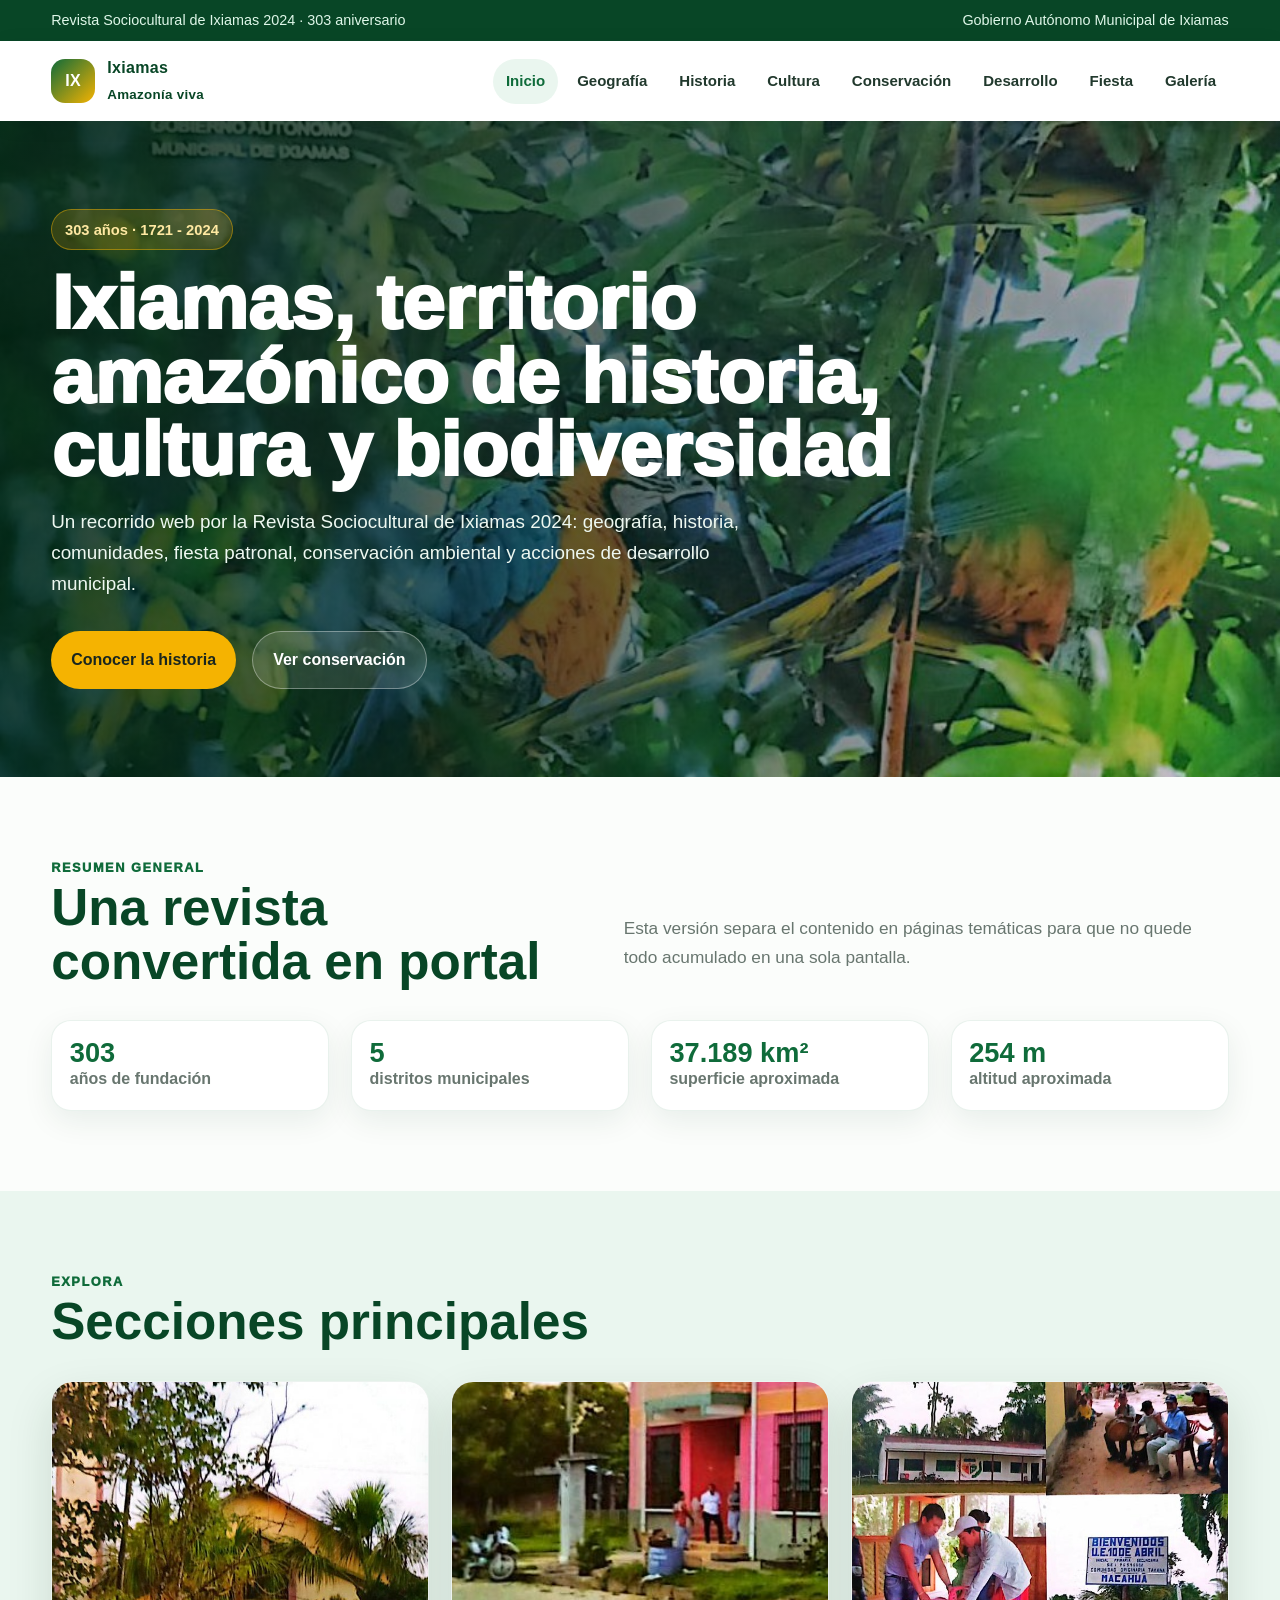
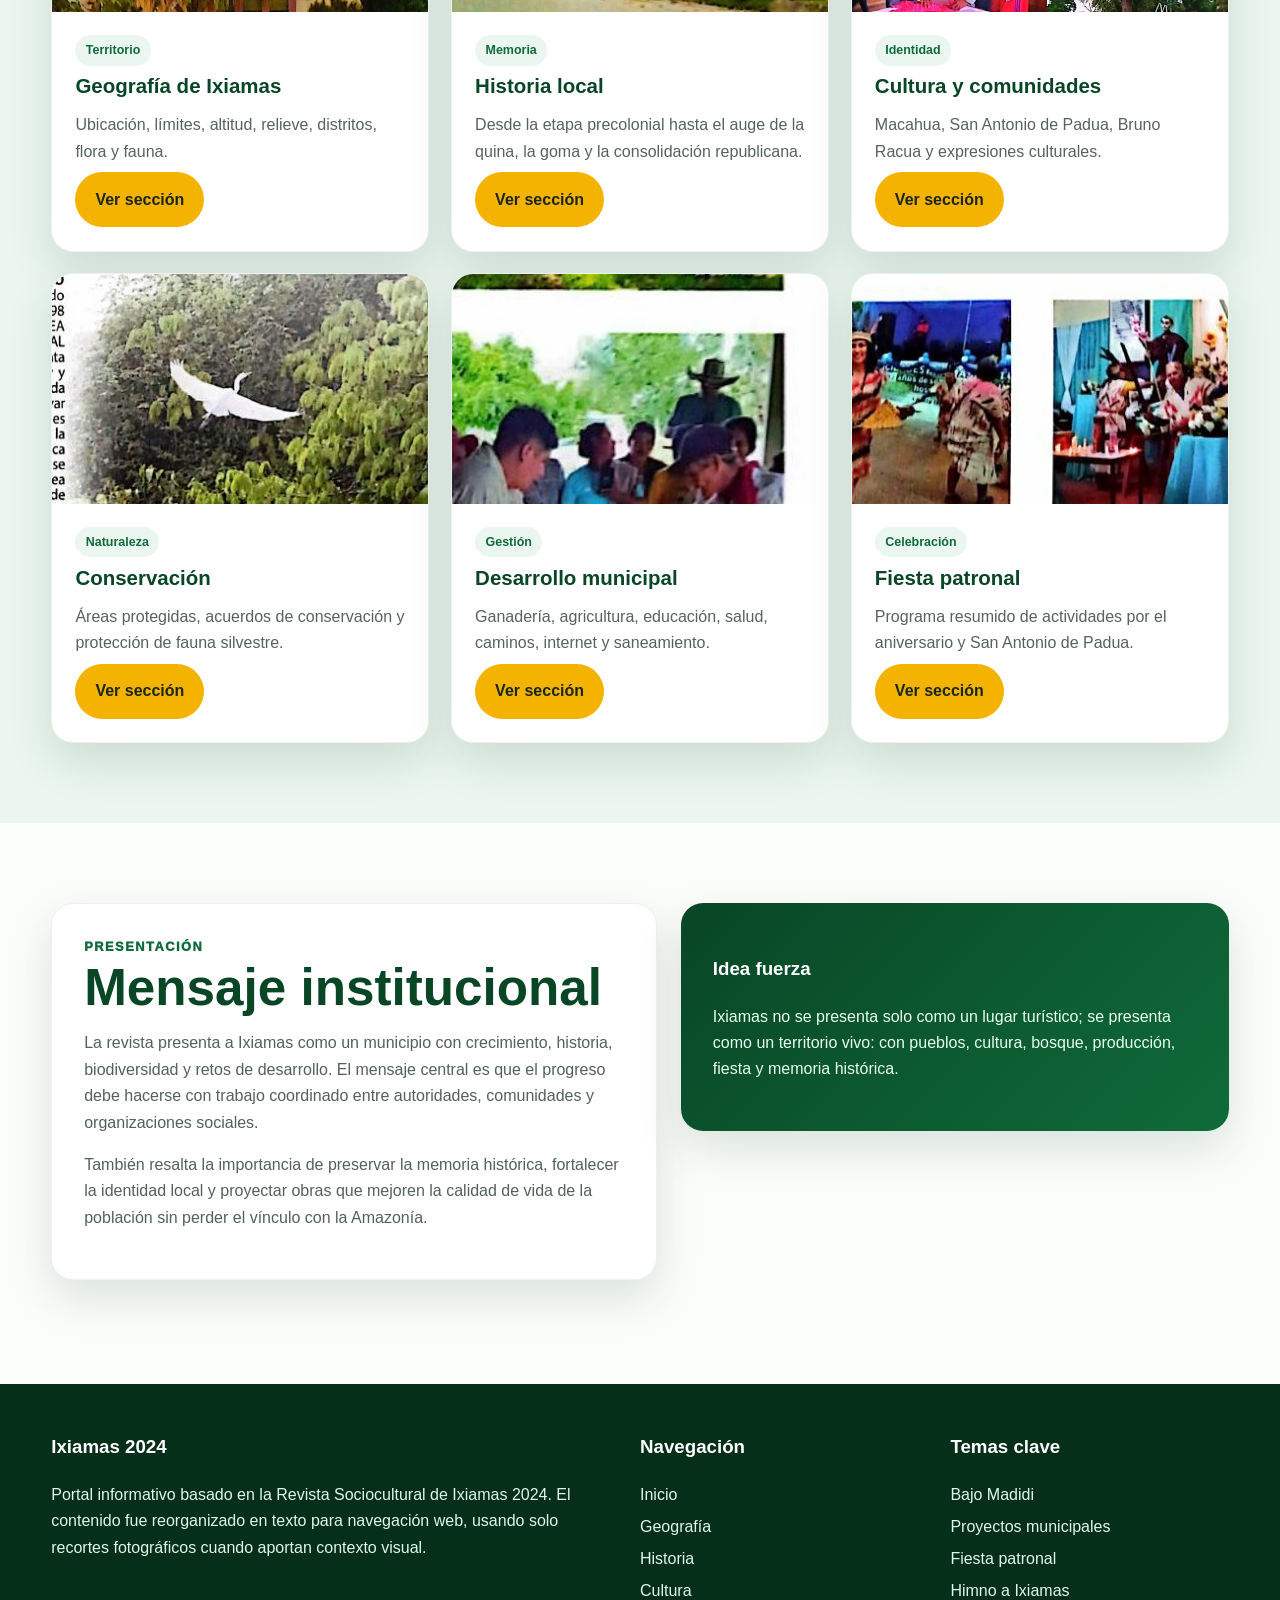
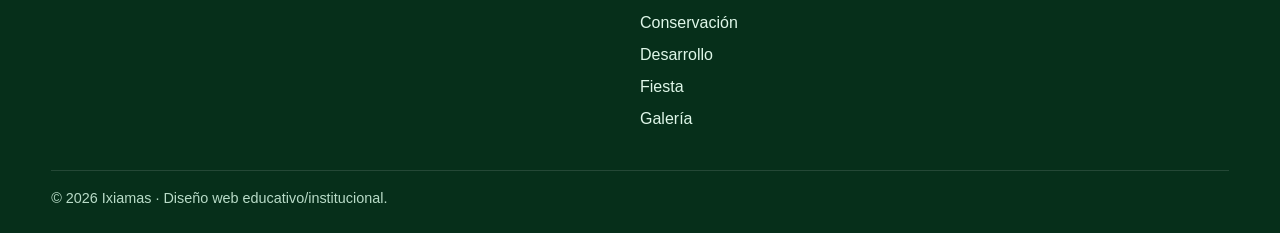
==== index.html @ 51e1cd69 "ixiamas-web" ====
<!DOCTYPE html>
<html lang="es">
<head>
  <meta charset="UTF-8">
  <meta name="viewport" content="width=device-width, initial-scale=1.0">
  <title>Ixiamas 2024</title>
  <link rel="stylesheet" href="assets/css/style.css">
</head>
<body>
  <div class="topbar">
    <div class="container">
      <span>Revista Sociocultural de Ixiamas 2024 · 303 aniversario</span>
      <span>Gobierno Autónomo Municipal de Ixiamas</span>
    </div>
  </div>
  <nav class="nav">
    <div class="container nav-inner">
      <a class="brand" href="index.html"><span class="brand-mark">IX</span><span>Ixiamas<br><small>Amazonía viva</small></span></a>
      <div class="menu"><a href="index.html">Inicio</a><a href="geografia.html">Geografía</a><a href="historia.html">Historia</a><a href="cultura.html">Cultura</a><a href="conservacion.html">Conservación</a><a href="desarrollo.html">Desarrollo</a><a href="fiesta.html">Fiesta</a><a href="galeria.html">Galería</a></div>
    </div>
  </nav>
  

<section class="hero">
  <div class="container">
    <span class="eyebrow">303 años · 1721 - 2024</span>
    <h1>Ixiamas, territorio amazónico de historia, cultura y biodiversidad</h1>
    <p>Un recorrido web por la Revista Sociocultural de Ixiamas 2024: geografía, historia, comunidades, fiesta patronal, conservación ambiental y acciones de desarrollo municipal.</p>
    <div class="actions">
      <a class="btn btn-primary" href="historia.html">Conocer la historia</a>
      <a class="btn btn-outline" href="conservacion.html">Ver conservación</a>
    </div>
  </div>
</section>

<section class="section">
  <div class="container">
    <div class="section-head">
      <div>
        <div class="kicker">Resumen general</div>
        <h2>Una revista convertida en portal</h2>
      </div>
      <p class="lead">Esta versión separa el contenido en páginas temáticas para que no quede todo acumulado en una sola pantalla.</p>
    </div>
    <div class="grid grid-4">
      <div class="stat"><strong>303</strong><span>años de fundación</span></div>
      <div class="stat"><strong>5</strong><span>distritos municipales</span></div>
      <div class="stat"><strong>37.189 km²</strong><span>superficie aproximada</span></div>
      <div class="stat"><strong>254 m</strong><span>altitud aproximada</span></div>
    </div>
  </div>
</section>

<section class="section alt">
  <div class="container">
    <div class="section-head">
      <div>
        <div class="kicker">Explora</div>
        <h2>Secciones principales</h2>
      </div>
    </div>
    <div class="grid grid-3">
      <article class="card"><img class="thumb" src="assets/img/plaza-ixiamas.jpg" alt="Plaza de Ixiamas"><div class="card-body"><span class="badge">Territorio</span><h3>Geografía de Ixiamas</h3><p>Ubicación, límites, altitud, relieve, distritos, flora y fauna.</p><a class="btn btn-primary" href="geografia.html">Ver sección</a></div></article>
      <article class="card"><img class="thumb" src="assets/img/calles-ixiamas.jpg" alt="Calle de Ixiamas"><div class="card-body"><span class="badge">Memoria</span><h3>Historia local</h3><p>Desde la etapa precolonial hasta el auge de la quina, la goma y la consolidación republicana.</p><a class="btn btn-primary" href="historia.html">Ver sección</a></div></article>
      <article class="card"><img class="thumb" src="assets/img/macahua-collage.jpg" alt="Comunidad Macahua"><div class="card-body"><span class="badge">Identidad</span><h3>Cultura y comunidades</h3><p>Macahua, San Antonio de Padua, Bruno Racua y expresiones culturales.</p><a class="btn btn-primary" href="cultura.html">Ver sección</a></div></article>
      <article class="card"><img class="thumb" src="assets/img/bosque-madidi.jpg" alt="Bosque amazónico"><div class="card-body"><span class="badge">Naturaleza</span><h3>Conservación</h3><p>Áreas protegidas, acuerdos de conservación y protección de fauna silvestre.</p><a class="btn btn-primary" href="conservacion.html">Ver sección</a></div></article>
      <article class="card"><img class="thumb" src="assets/img/ganaderia-visita.jpg" alt="Ganadería sostenible"><div class="card-body"><span class="badge">Gestión</span><h3>Desarrollo municipal</h3><p>Ganadería, agricultura, educación, salud, caminos, internet y saneamiento.</p><a class="btn btn-primary" href="desarrollo.html">Ver sección</a></div></article>
      <article class="card"><img class="thumb" src="assets/img/fiesta-patronal.jpg" alt="Fiesta patronal"><div class="card-body"><span class="badge">Celebración</span><h3>Fiesta patronal</h3><p>Programa resumido de actividades por el aniversario y San Antonio de Padua.</p><a class="btn btn-primary" href="fiesta.html">Ver sección</a></div></article>
    </div>
  </div>
</section>

<section class="section">
  <div class="container two-col">
    <div class="article">
      <div class="kicker">Presentación</div>
      <h2>Mensaje institucional</h2>
      <p>La revista presenta a Ixiamas como un municipio con crecimiento, historia, biodiversidad y retos de desarrollo. El mensaje central es que el progreso debe hacerse con trabajo coordinado entre autoridades, comunidades y organizaciones sociales.</p>
      <p>También resalta la importancia de preservar la memoria histórica, fortalecer la identidad local y proyectar obras que mejoren la calidad de vida de la población sin perder el vínculo con la Amazonía.</p>
    </div>
    <div class="callout sticky-note">
      <h3>Idea fuerza</h3>
      <p>Ixiamas no se presenta solo como un lugar turístico; se presenta como un territorio vivo: con pueblos, cultura, bosque, producción, fiesta y memoria histórica.</p>
    </div>
  </div>
</section>

  <footer class="footer">
    <div class="container">
      <div class="footer-grid">
        <div>
          <h3>Ixiamas 2024</h3>
          <p>Portal informativo basado en la Revista Sociocultural de Ixiamas 2024. El contenido fue reorganizado en texto para navegación web, usando solo recortes fotográficos cuando aportan contexto visual.</p>
        </div>
        <div>
          <h3>Navegación</h3>
          <a href="index.html">Inicio</a><a href="geografia.html">Geografía</a><a href="historia.html">Historia</a><a href="cultura.html">Cultura</a><a href="conservacion.html">Conservación</a><a href="desarrollo.html">Desarrollo</a><a href="fiesta.html">Fiesta</a><a href="galeria.html">Galería</a>
        </div>
        <div>
          <h3>Temas clave</h3>
          <a href="conservacion.html">Bajo Madidi</a>
          <a href="desarrollo.html">Proyectos municipales</a>
          <a href="fiesta.html">Fiesta patronal</a>
          <a href="cultura.html">Himno a Ixiamas</a>
        </div>
      </div>
      <div class="footer-bottom">© <span data-year></span> Ixiamas · Diseño web educativo/institucional.</div>
    </div>
  </footer>
  <script src="assets/js/main.js"></script>
</body>
</html>
---- assets/css/style.css ----
:root{
  --green:#0f6b3a;
  --green-dark:#084626;
  --green-soft:#eaf6ef;
  --gold:#f5b301;
  --earth:#8b5e34;
  --text:#1f2a24;
  --muted:#68766f;
  --white:#fff;
  --shadow:0 18px 45px rgba(5,45,25,.13);
  --radius:22px;
}
*{box-sizing:border-box}
html{scroll-behavior:smooth}
body{margin:0;font-family:Arial,Helvetica,sans-serif;color:var(--text);background:#fbfdfb;line-height:1.65}
a{color:inherit;text-decoration:none}
img{max-width:100%;display:block}
.container{width:min(1180px,92%);margin:auto}
.topbar{background:var(--green-dark);color:#dff7e9;font-size:.9rem}
.topbar .container{display:flex;justify-content:space-between;gap:1rem;padding:.55rem 0;flex-wrap:wrap}
.nav{position:sticky;top:0;z-index:20;background:rgba(255,255,255,.94);backdrop-filter:blur(10px);box-shadow:0 4px 22px rgba(0,0,0,.06)}
.nav-inner{display:flex;align-items:center;justify-content:space-between;padding:.85rem 0}
.brand{display:flex;align-items:center;gap:.75rem;font-weight:900;color:var(--green-dark);letter-spacing:.02em}
.brand-mark{width:44px;height:44px;border-radius:14px;background:linear-gradient(135deg,var(--green),var(--gold));display:grid;place-items:center;color:#fff;font-weight:900}
.menu{display:flex;gap:.4rem;align-items:center;flex-wrap:wrap;justify-content:flex-end}
.menu a{padding:.65rem .8rem;border-radius:999px;color:#21392d;font-weight:700;font-size:.94rem}
.menu a:hover,.menu a.active{background:var(--green-soft);color:var(--green)}
.hero{position:relative;min-height:72vh;display:grid;align-items:center;color:#fff;overflow:hidden;background:#0b3c21}
.hero:before{content:"";position:absolute;inset:0;background:linear-gradient(100deg,rgba(2,38,18,.88) 0%,rgba(2,38,18,.62) 47%,rgba(2,38,18,.18) 100%),url('../img/hero-guacamayo.jpg') center/cover no-repeat}
.hero .container{position:relative;z-index:1;padding:5.5rem 0}
.eyebrow{display:inline-flex;align-items:center;gap:.5rem;background:rgba(245,179,1,.18);border:1px solid rgba(245,179,1,.45);color:#ffe9a2;padding:.45rem .8rem;border-radius:999px;font-weight:800;font-size:.92rem}
h1{font-size:clamp(2.6rem,6vw,5.5rem);line-height:.96;margin:1rem 0 1rem;font-weight:950;max-width:900px}
.hero p{font-size:1.18rem;max-width:720px;color:#eef8f1}
.actions{display:flex;gap:1rem;flex-wrap:wrap;margin-top:2rem}
.btn{display:inline-flex;align-items:center;gap:.5rem;border:0;border-radius:999px;padding:.9rem 1.25rem;font-weight:900;cursor:pointer}
.btn-primary{background:var(--gold);color:#1a261e}
.btn-outline{background:rgba(255,255,255,.12);color:#fff;border:1px solid rgba(255,255,255,.35)}
.section{padding:5rem 0}
.section.alt{background:var(--green-soft)}
.section-head{display:flex;align-items:end;justify-content:space-between;gap:1.5rem;margin-bottom:2rem}
.kicker{color:var(--green);font-weight:950;text-transform:uppercase;letter-spacing:.12em;font-size:.8rem}
h2{font-size:clamp(2rem,4vw,3.4rem);line-height:1.05;margin:.2rem 0 0;color:var(--green-dark)}
.lead{font-size:1.08rem;color:var(--muted);max-width:820px}
.grid{display:grid;gap:1.35rem}
.grid-2{grid-template-columns:repeat(2,minmax(0,1fr))}
.grid-3{grid-template-columns:repeat(3,minmax(0,1fr))}
.grid-4{grid-template-columns:repeat(4,minmax(0,1fr))}
.card{background:#fff;border-radius:var(--radius);box-shadow:var(--shadow);overflow:hidden;border:1px solid rgba(15,107,58,.08)}
.card-body{padding:1.45rem}
.card h3{margin:.2rem 0 .6rem;color:var(--green-dark);font-size:1.28rem}
.card p{color:#55635c;margin:.45rem 0}
.card ul{padding-left:1.2rem;color:#55635c}
.thumb{height:230px;object-fit:cover;width:100%}
.stat{background:#fff;border:1px solid rgba(15,107,58,.09);border-radius:20px;padding:1.1rem;box-shadow:0 10px 30px rgba(6,61,32,.08)}
.stat strong{display:block;font-size:1.7rem;color:var(--green);line-height:1}
.stat span{color:var(--muted);font-weight:700}
.page-hero{background:linear-gradient(135deg,rgba(8,70,38,.95),rgba(15,107,58,.85)),url('../img/plaza-ixiamas.jpg') center/cover no-repeat;color:#fff;padding:5.6rem 0 4.2rem}
.page-hero h1{font-size:clamp(2.2rem,5vw,4.3rem);margin:.8rem 0;color:#fff}
.page-hero p{max-width:820px;color:#eef8f1;font-size:1.1rem}
.breadcrumb{font-weight:800;color:#ffe39b}
.article{background:#fff;border-radius:var(--radius);box-shadow:var(--shadow);padding:2rem;margin-bottom:1.5rem;border:1px solid rgba(15,107,58,.08)}
.article h3{color:var(--green-dark);font-size:1.55rem;margin-top:.2rem}
.article h4{color:var(--green);font-size:1.12rem;margin-bottom:.2rem}
.article p,.article li{color:#526159}
.article blockquote{margin:1rem 0;padding:1rem 1.2rem;border-left:5px solid var(--gold);background:#fff9e4;border-radius:12px;color:#3c463f}
.list-clean{list-style:none;padding:0;display:grid;gap:.7rem}
.list-clean li{background:#f7fbf8;border:1px solid rgba(15,107,58,.08);padding:.8rem 1rem;border-radius:14px}
.timeline{position:relative;display:grid;gap:1rem}
.timeline-item{background:#fff;border-radius:18px;padding:1.1rem 1.2rem;border-left:6px solid var(--green);box-shadow:0 10px 30px rgba(6,61,32,.07)}
.timeline-item strong{color:var(--green-dark)}
.table{width:100%;border-collapse:collapse;background:#fff;border-radius:18px;overflow:hidden;box-shadow:var(--shadow)}
.table th{background:var(--green);color:white;text-align:left}
.table th,.table td{padding:1rem;border-bottom:1px solid #e8eee9;vertical-align:top}
.badge{display:inline-block;background:var(--green-soft);color:var(--green);padding:.3rem .65rem;border-radius:999px;font-weight:900;font-size:.78rem}
.gallery{display:grid;grid-template-columns:repeat(3,1fr);gap:1rem}
.gallery figure{margin:0;background:#fff;border-radius:20px;overflow:hidden;box-shadow:var(--shadow)}
.gallery img{height:230px;width:100%;object-fit:cover}
.gallery figcaption{padding:.85rem 1rem;font-weight:800;color:var(--green-dark)}
.callout{background:linear-gradient(135deg,var(--green-dark),var(--green));color:#fff;border-radius:var(--radius);padding:2rem;box-shadow:var(--shadow)}
.callout p{color:#e8fff0}
.footer{background:#062f1a;color:#dff7e9;padding:3rem 0 1.4rem}
.footer-grid{display:grid;grid-template-columns:2fr 1fr 1fr;gap:2rem}
.footer h3{color:#fff;margin-top:0}
.footer a{display:block;margin:.35rem 0;color:#dff7e9}
.footer-bottom{border-top:1px solid rgba(255,255,255,.12);margin-top:2rem;padding-top:1rem;color:#b9dcc8;font-size:.9rem}
.two-col{display:grid;grid-template-columns:1.05fr .95fr;gap:1.5rem;align-items:start}
.sticky-note{position:sticky;top:95px}
@media(max-width:900px){
  .menu{display:none}
  .grid-2,.grid-3,.grid-4,.two-col,.footer-grid{grid-template-columns:1fr}
  .gallery{grid-template-columns:1fr 1fr}
  .section{padding:3.2rem 0}
  .hero{min-height:68vh}
}
@media(max-width:560px){
  .gallery{grid-template-columns:1fr}
  .topbar .container{display:block}
  .actions{display:block}
  .btn{margin:.3rem 0;width:100%;justify-content:center}
  .article{padding:1.25rem}
}
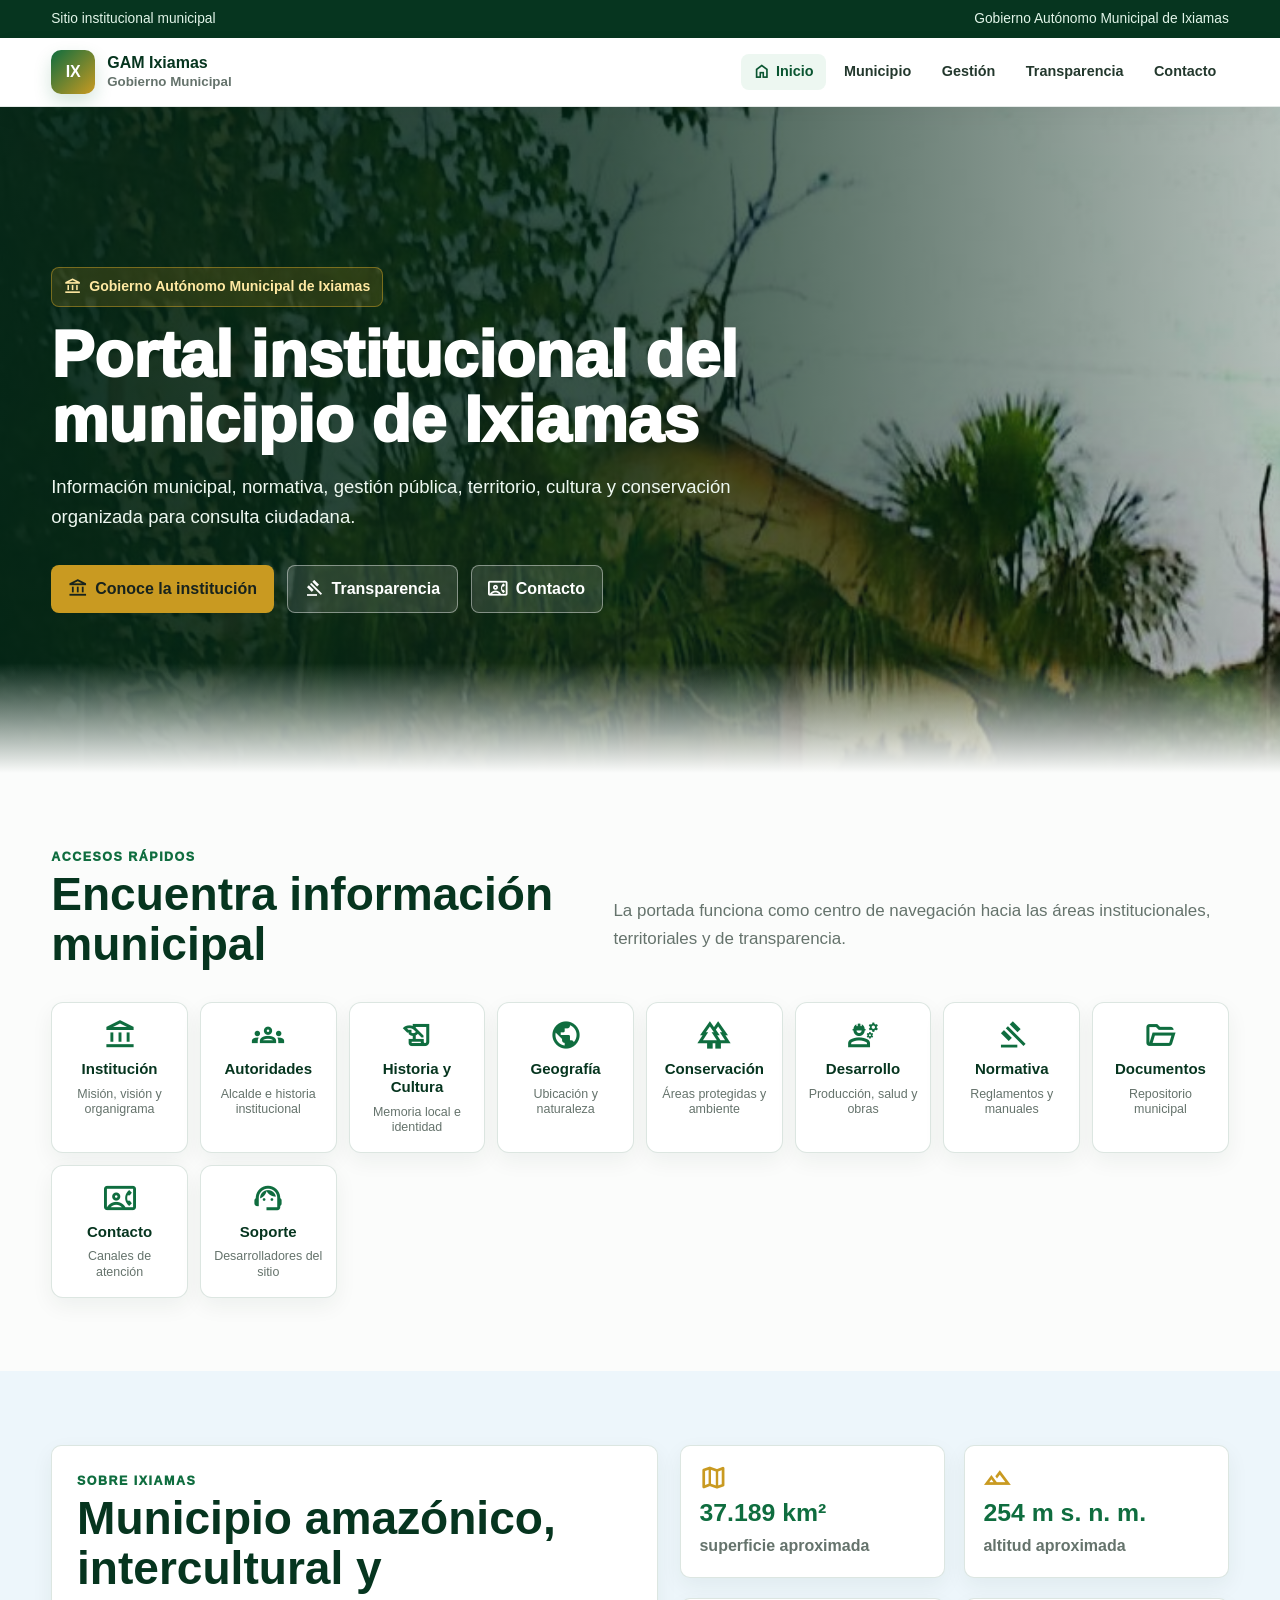
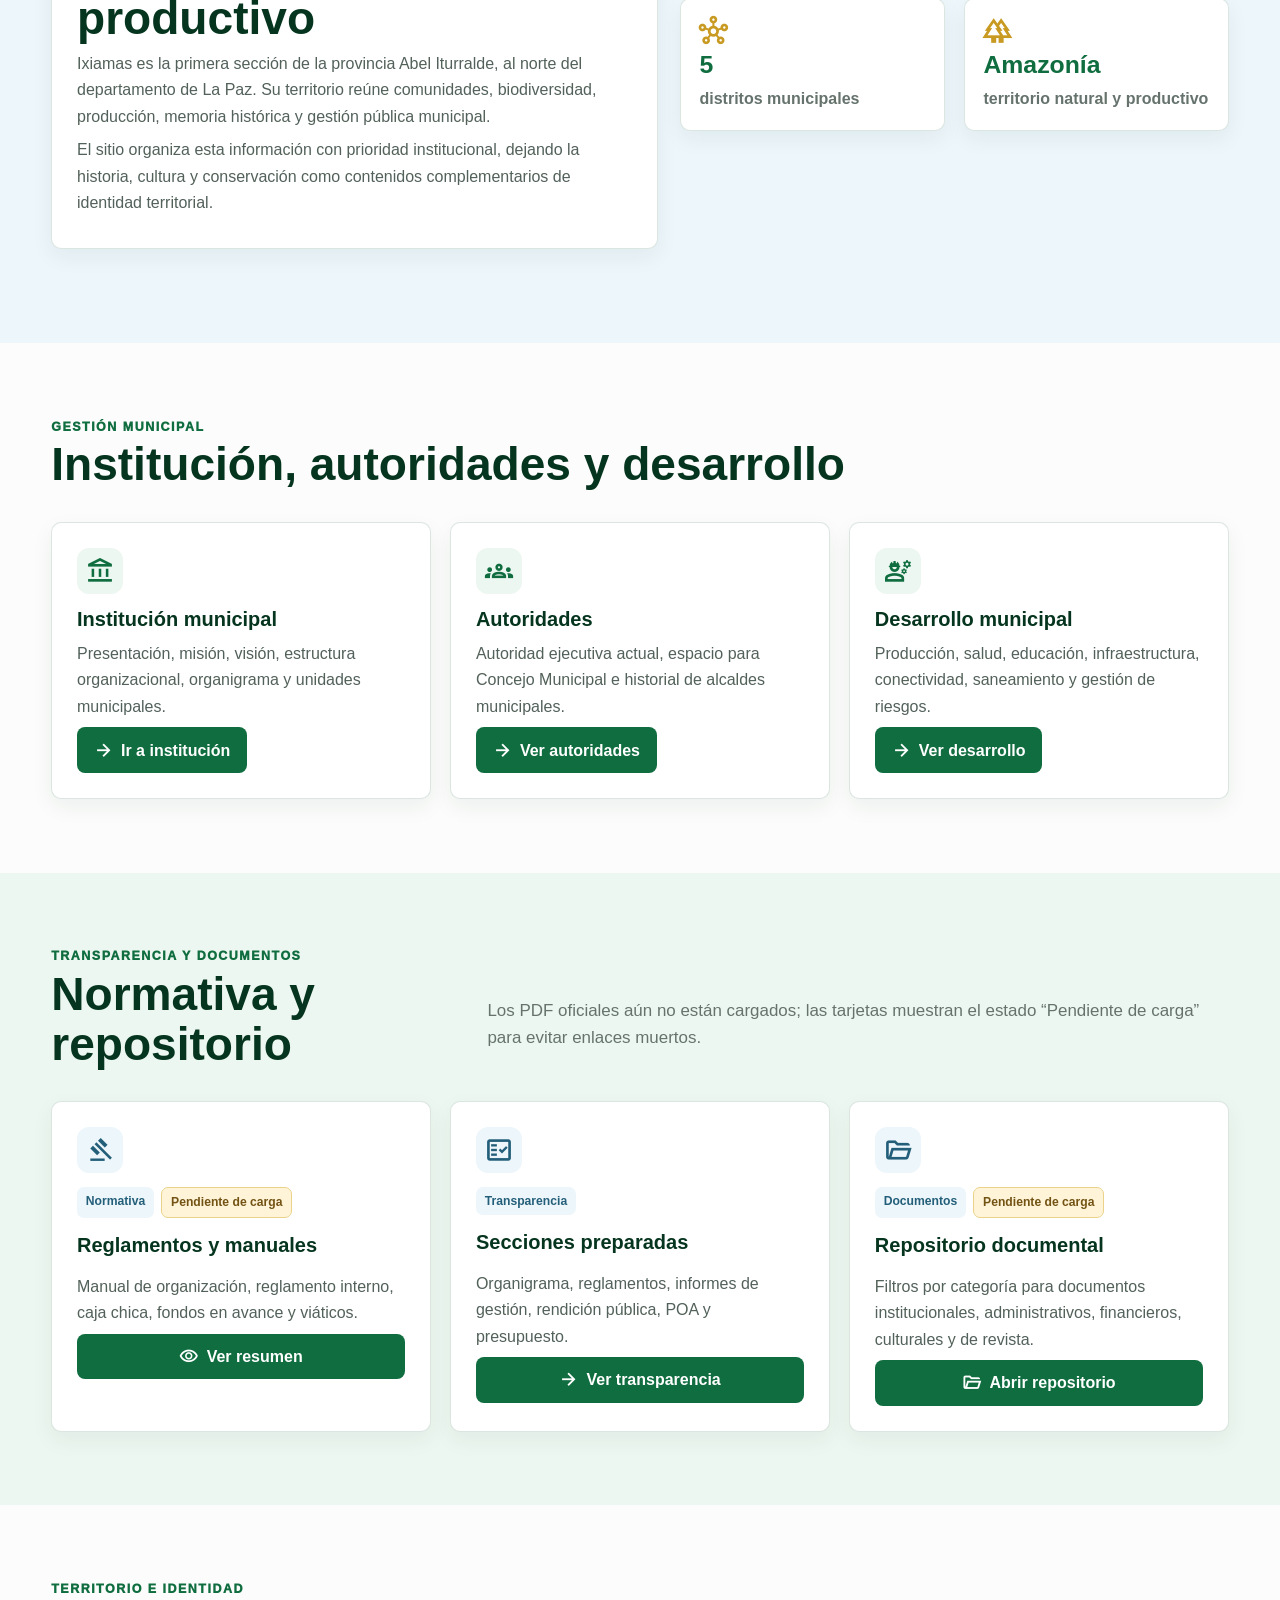
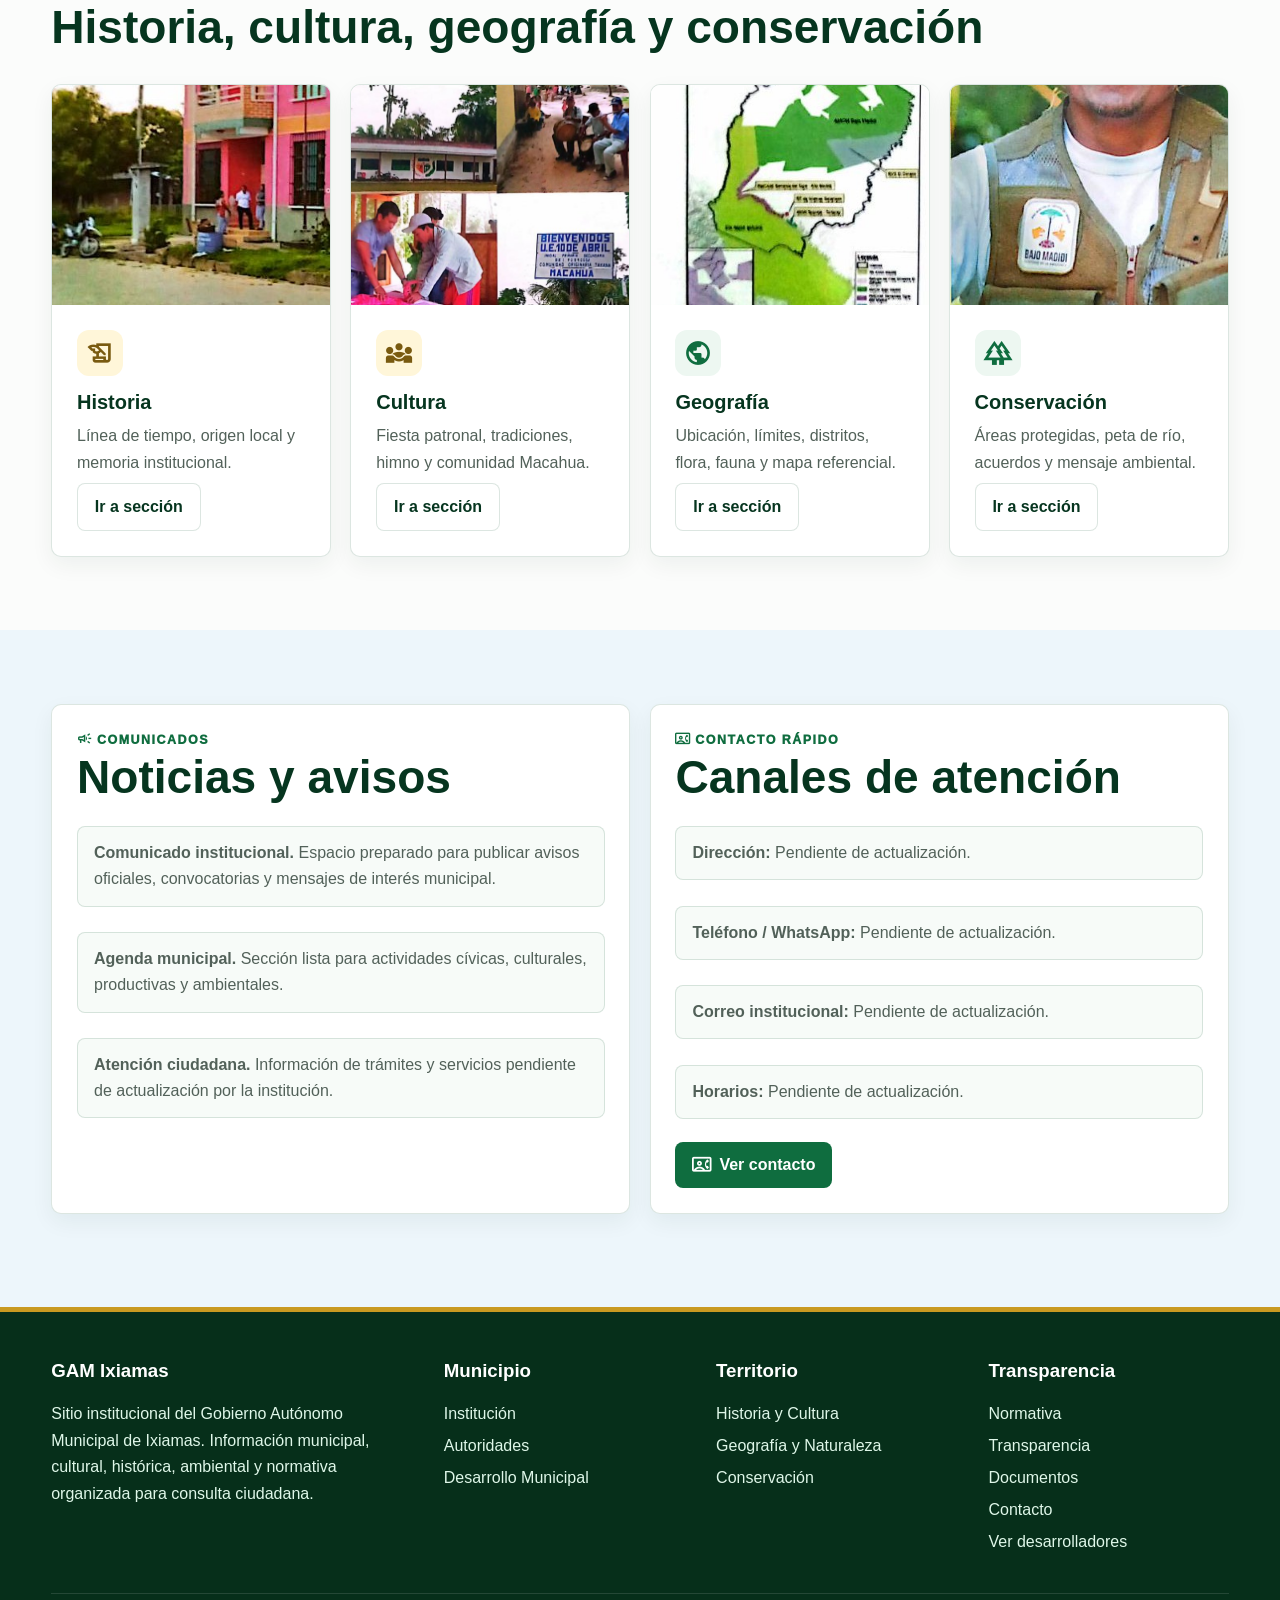
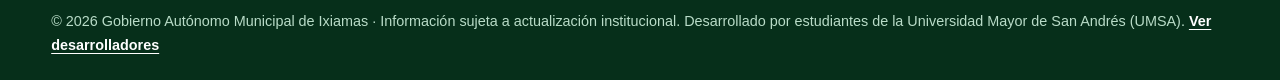
==== commit 50a103b1: "Add institutional pages and sitemap for GAM Ixiamas - Created 'institucion.html' for institutional i" ====
--- a/index.html
+++ b/index.html
@@ -3,110 +3,189 @@
 <head>
   <meta charset="UTF-8">
   <meta name="viewport" content="width=device-width, initial-scale=1.0">
-  <title>Ixiamas 2024</title>
-  <link rel="stylesheet" href="assets/css/style.css">
+  <title>Gobierno Autonomo Municipal de Ixiamas | Sitio Institucional</title>
+  <meta name="description" content="Sitio institucional del Gobierno Autonomo Municipal de Ixiamas: informacion municipal, autoridades, normativa, historia, cultura, conservacion, desarrollo y documentos oficiales.">
+  <meta name="keywords" content="Ixiamas, Gobierno Autonomo Municipal de Ixiamas, GAM Ixiamas, Municipio de Ixiamas, Abel Iturralde, La Paz Bolivia, Amazonia boliviana, Madidi, cultura de Ixiamas, historia de Ixiamas, conservacion Ixiamas, normativa municipal Ixiamas, transparencia municipal Ixiamas">
+  <meta name="author" content="Gobierno Autonomo Municipal de Ixiamas">
+  <meta name="robots" content="index, follow">
+  <!-- Reemplazar TU-DOMINIO.com por el dominio oficial cuando se publique -->
+  <link rel="canonical" href="https://TU-DOMINIO.com/index.html">
+  <meta property="og:title" content="Gobierno Autonomo Municipal de Ixiamas">
+  <meta property="og:description" content="Sitio institucional del Gobierno Autonomo Municipal de Ixiamas: informacion municipal, autoridades, normativa, historia, cultura, conservacion, desarrollo y documentos oficiales.">
+  <meta property="og:type" content="website">
+  <meta property="og:url" content="https://TU-DOMINIO.com/index.html">
+  <meta property="og:image" content="https://TU-DOMINIO.com/assets/img/plaza-ixiamas.jpg">
+  <meta property="og:site_name" content="GAM Ixiamas">
+  <meta property="og:locale" content="es_BO">
+  <meta name="twitter:card" content="summary_large_image">
+  <meta name="twitter:title" content="Gobierno Autonomo Municipal de Ixiamas">
+  <meta name="twitter:description" content="Sitio institucional del Gobierno Autonomo Municipal de Ixiamas: informacion municipal, autoridades, normativa, historia, cultura, conservacion, desarrollo y documentos oficiales.">
+  <meta name="twitter:image" content="https://TU-DOMINIO.com/assets/img/plaza-ixiamas.jpg">
+  <link rel="preconnect" href="https://fonts.googleapis.com">
+  <link rel="preconnect" href="https://fonts.gstatic.com" crossorigin>
+  <link href="https://fonts.googleapis.com/css2?family=Material+Symbols+Outlined" rel="stylesheet">
+  <link rel="icon" href="assets/img/favicon.png" type="image/png">
+  <link rel="manifest" href="site.webmanifest">
+  <link rel="stylesheet" href="assets/css/main.css">
+  <script type="application/ld+json">
+  {
+    "@context": "https://schema.org",
+    "@type": "GovernmentOrganization",
+    "name": "Gobierno Autonomo Municipal de Ixiamas",
+    "alternateName": "GAM Ixiamas",
+    "url": "https://TU-DOMINIO.com/",
+    "image": "https://TU-DOMINIO.com/assets/img/plaza-ixiamas.jpg",
+    "description": "Sitio institucional del Gobierno Autonomo Municipal de Ixiamas con informacion municipal, autoridades, normativa, historia, cultura, conservacion, desarrollo y documentos oficiales.",
+    "areaServed": {
+      "@type": "AdministrativeArea",
+      "name": "Ixiamas, Abel Iturralde, La Paz, Bolivia"
+    }
+  }
+  </script>
 </head>
 <body>
-  <div class="topbar">
-    <div class="container">
-      <span>Revista Sociocultural de Ixiamas 2024 · 303 aniversario</span>
-      <span>Gobierno Autónomo Municipal de Ixiamas</span>
-    </div>
-  </div>
+  <header class="site-header">
+  <div class="topbar"><div class="container"><span>Sitio institucional municipal</span><span>Gobierno Autónomo Municipal de Ixiamas</span></div></div>
   <nav class="nav">
     <div class="container nav-inner">
-      <a class="brand" href="index.html"><span class="brand-mark">IX</span><span>Ixiamas<br><small>Amazonía viva</small></span></a>
-      <div class="menu"><a href="index.html">Inicio</a><a href="geografia.html">Geografía</a><a href="historia.html">Historia</a><a href="cultura.html">Cultura</a><a href="conservacion.html">Conservación</a><a href="desarrollo.html">Desarrollo</a><a href="fiesta.html">Fiesta</a><a href="galeria.html">Galería</a></div>
+      <a class="brand" href="index.html"><span class="brand-mark">IX</span><span>GAM Ixiamas<br><small>Gobierno Municipal</small></span></a>
+      <button class="menu-toggle" type="button" data-menu-toggle aria-expanded="false" aria-controls="main-menu" aria-label="Abrir menu principal"><span class="material-symbols-outlined" aria-hidden="true">menu</span>Menú</button>
+      <div class="menu" id="main-menu">
+        <a href="index.html" data-nav="index.html"><span class="material-symbols-outlined" aria-hidden="true">home</span>Inicio</a>
+        <details class="nav-group"><summary>Municipio</summary><div class="submenu"><a href="institucion.html" data-nav="institucion.html">Institución</a><a href="autoridades.html" data-nav="autoridades.html">Autoridades</a><a href="historia.html" data-nav="historia.html">Historia</a><a href="geografia.html" data-nav="geografia.html">Geografía</a><a href="cultura.html" data-nav="cultura.html">Cultura</a></div></details>
+        <details class="nav-group"><summary>Gestión</summary><div class="submenu"><a href="desarrollo.html" data-nav="desarrollo.html">Desarrollo municipal</a><a href="conservacion.html" data-nav="conservacion.html">Conservación</a></div></details>
+        <details class="nav-group"><summary>Transparencia</summary><div class="submenu"><a href="normativa.html" data-nav="normativa.html">Normativa</a><a href="transparencia.html" data-nav="transparencia.html">Transparencia</a><a href="documentos.html" data-nav="documentos.html">Documentos</a><a href="desarrolladores.html" data-nav="desarrolladores.html">Desarrolladores</a></div></details>
+        <a href="contacto.html" data-nav="contacto.html">Contacto</a>
+      </div>
     </div>
   </nav>
-  
+  </header>
 
-<section class="hero">
-  <div class="container">
-    <span class="eyebrow">303 años · 1721 - 2024</span>
-    <h1>Ixiamas, territorio amazónico de historia, cultura y biodiversidad</h1>
-    <p>Un recorrido web por la Revista Sociocultural de Ixiamas 2024: geografía, historia, comunidades, fiesta patronal, conservación ambiental y acciones de desarrollo municipal.</p>
-    <div class="actions">
-      <a class="btn btn-primary" href="historia.html">Conocer la historia</a>
-      <a class="btn btn-outline" href="conservacion.html">Ver conservación</a>
-    </div>
-  </div>
-</section>
-
-<section class="section">
-  <div class="container">
-    <div class="section-head">
-      <div>
-        <div class="kicker">Resumen general</div>
-        <h2>Una revista convertida en portal</h2>
-      </div>
-      <p class="lead">Esta versión separa el contenido en páginas temáticas para que no quede todo acumulado en una sola pantalla.</p>
-    </div>
-    <div class="grid grid-4">
-      <div class="stat"><strong>303</strong><span>años de fundación</span></div>
-      <div class="stat"><strong>5</strong><span>distritos municipales</span></div>
-      <div class="stat"><strong>37.189 km²</strong><span>superficie aproximada</span></div>
-      <div class="stat"><strong>254 m</strong><span>altitud aproximada</span></div>
-    </div>
-  </div>
-</section>
-
-<section class="section alt">
-  <div class="container">
-    <div class="section-head">
-      <div>
-        <div class="kicker">Explora</div>
-        <h2>Secciones principales</h2>
+  <main>
+  <section class="hero">
+    <div class="container">
+      <span class="eyebrow"><span class="material-symbols-outlined" aria-hidden="true">account_balance</span> Gobierno Autónomo Municipal de Ixiamas</span>
+      <h1>Portal institucional del municipio de Ixiamas</h1>
+      <p>Información municipal, normativa, gestión pública, territorio, cultura y conservación organizada para consulta ciudadana.</p>
+      <div class="actions">
+        <a class="btn btn-primary" href="institucion.html"><span class="material-symbols-outlined" aria-hidden="true">account_balance</span> Conoce la institución</a>
+        <a class="btn btn-outline" href="transparencia.html"><span class="material-symbols-outlined" aria-hidden="true">gavel</span> Transparencia</a>
+        <a class="btn btn-outline" href="contacto.html"><span class="material-symbols-outlined" aria-hidden="true">contact_phone</span> Contacto</a>
       </div>
     </div>
-    <div class="grid grid-3">
-      <article class="card"><img class="thumb" src="assets/img/plaza-ixiamas.jpg" alt="Plaza de Ixiamas"><div class="card-body"><span class="badge">Territorio</span><h3>Geografía de Ixiamas</h3><p>Ubicación, límites, altitud, relieve, distritos, flora y fauna.</p><a class="btn btn-primary" href="geografia.html">Ver sección</a></div></article>
-      <article class="card"><img class="thumb" src="assets/img/calles-ixiamas.jpg" alt="Calle de Ixiamas"><div class="card-body"><span class="badge">Memoria</span><h3>Historia local</h3><p>Desde la etapa precolonial hasta el auge de la quina, la goma y la consolidación republicana.</p><a class="btn btn-primary" href="historia.html">Ver sección</a></div></article>
-      <article class="card"><img class="thumb" src="assets/img/macahua-collage.jpg" alt="Comunidad Macahua"><div class="card-body"><span class="badge">Identidad</span><h3>Cultura y comunidades</h3><p>Macahua, San Antonio de Padua, Bruno Racua y expresiones culturales.</p><a class="btn btn-primary" href="cultura.html">Ver sección</a></div></article>
-      <article class="card"><img class="thumb" src="assets/img/bosque-madidi.jpg" alt="Bosque amazónico"><div class="card-body"><span class="badge">Naturaleza</span><h3>Conservación</h3><p>Áreas protegidas, acuerdos de conservación y protección de fauna silvestre.</p><a class="btn btn-primary" href="conservacion.html">Ver sección</a></div></article>
-      <article class="card"><img class="thumb" src="assets/img/ganaderia-visita.jpg" alt="Ganadería sostenible"><div class="card-body"><span class="badge">Gestión</span><h3>Desarrollo municipal</h3><p>Ganadería, agricultura, educación, salud, caminos, internet y saneamiento.</p><a class="btn btn-primary" href="desarrollo.html">Ver sección</a></div></article>
-      <article class="card"><img class="thumb" src="assets/img/fiesta-patronal.jpg" alt="Fiesta patronal"><div class="card-body"><span class="badge">Celebración</span><h3>Fiesta patronal</h3><p>Programa resumido de actividades por el aniversario y San Antonio de Padua.</p><a class="btn btn-primary" href="fiesta.html">Ver sección</a></div></article>
+  </section>
+
+  <section class="section">
+    <div class="container">
+      <div class="section-head">
+        <div><div class="kicker">Accesos rápidos</div><h2>Encuentra información municipal</h2></div>
+        <p class="lead">La portada funciona como centro de navegación hacia las áreas institucionales, territoriales y de transparencia.</p>
+      </div>
+      <div class="quick-grid">
+        <a class="quick-link" href="institucion.html"><span class="material-symbols-outlined" aria-hidden="true">account_balance</span><strong>Institución</strong><span>Misión, visión y organigrama</span></a>
+        <a class="quick-link" href="autoridades.html"><span class="material-symbols-outlined" aria-hidden="true">groups</span><strong>Autoridades</strong><span>Alcalde e historia institucional</span></a>
+        <a class="quick-link" href="historia.html"><span class="material-symbols-outlined" aria-hidden="true">history_edu</span><strong>Historia y Cultura</strong><span>Memoria local e identidad</span></a>
+        <a class="quick-link" href="geografia.html"><span class="material-symbols-outlined" aria-hidden="true">public</span><strong>Geografía</strong><span>Ubicación y naturaleza</span></a>
+        <a class="quick-link" href="conservacion.html"><span class="material-symbols-outlined" aria-hidden="true">forest</span><strong>Conservación</strong><span>Áreas protegidas y ambiente</span></a>
+        <a class="quick-link" href="desarrollo.html"><span class="material-symbols-outlined" aria-hidden="true">engineering</span><strong>Desarrollo</strong><span>Producción, salud y obras</span></a>
+        <a class="quick-link" href="normativa.html"><span class="material-symbols-outlined" aria-hidden="true">gavel</span><strong>Normativa</strong><span>Reglamentos y manuales</span></a>
+        <a class="quick-link" href="documentos.html"><span class="material-symbols-outlined" aria-hidden="true">folder_open</span><strong>Documentos</strong><span>Repositorio municipal</span></a>
+        <a class="quick-link" href="contacto.html"><span class="material-symbols-outlined" aria-hidden="true">contact_phone</span><strong>Contacto</strong><span>Canales de atención</span></a>
+        <a class="quick-link" href="desarrolladores.html"><span class="material-symbols-outlined" aria-hidden="true">support_agent</span><strong>Soporte</strong><span>Desarrolladores del sitio</span></a>
+      </div>
     </div>
-  </div>
-</section>
+  </section>
 
-<section class="section">
-  <div class="container two-col">
-    <div class="article">
-      <div class="kicker">Presentación</div>
-      <h2>Mensaje institucional</h2>
-      <p>La revista presenta a Ixiamas como un municipio con crecimiento, historia, biodiversidad y retos de desarrollo. El mensaje central es que el progreso debe hacerse con trabajo coordinado entre autoridades, comunidades y organizaciones sociales.</p>
-      <p>También resalta la importancia de preservar la memoria histórica, fortalecer la identidad local y proyectar obras que mejoren la calidad de vida de la población sin perder el vínculo con la Amazonía.</p>
+  <section class="section blue">
+    <div class="container two-col">
+      <article class="article">
+        <div class="kicker">Sobre Ixiamas</div>
+        <h2>Municipio amazónico, intercultural y productivo</h2>
+        <p>Ixiamas es la primera sección de la provincia Abel Iturralde, al norte del departamento de La Paz. Su territorio reúne comunidades, biodiversidad, producción, memoria histórica y gestión pública municipal.</p>
+        <p>El sitio organiza esta información con prioridad institucional, dejando la historia, cultura y conservación como contenidos complementarios de identidad territorial.</p>
+      </article>
+      <div class="grid grid-2">
+        <div class="stat"><span class="material-symbols-outlined" aria-hidden="true">map</span><strong>37.189 km²</strong><span>superficie aproximada</span></div>
+        <div class="stat"><span class="material-symbols-outlined" aria-hidden="true">terrain</span><strong>254 m s. n. m.</strong><span>altitud aproximada</span></div>
+        <div class="stat"><span class="material-symbols-outlined" aria-hidden="true">hub</span><strong>5</strong><span>distritos municipales</span></div>
+        <div class="stat"><span class="material-symbols-outlined" aria-hidden="true">forest</span><strong>Amazonía</strong><span>territorio natural y productivo</span></div>
+      </div>
     </div>
-    <div class="callout sticky-note">
-      <h3>Idea fuerza</h3>
-      <p>Ixiamas no se presenta solo como un lugar turístico; se presenta como un territorio vivo: con pueblos, cultura, bosque, producción, fiesta y memoria histórica.</p>
+  </section>
+
+  <section class="section">
+    <div class="container">
+      <div class="section-head"><div><div class="kicker">Gestión municipal</div><h2>Institución, autoridades y desarrollo</h2></div></div>
+      <div class="grid grid-3">
+        <article class="card"><div class="card-body"><div class="card-icon"><span class="material-symbols-outlined" aria-hidden="true">account_balance</span></div><h3>Institución municipal</h3><p>Presentación, misión, visión, estructura organizacional, organigrama y unidades municipales.</p><a class="btn btn-secondary" href="institucion.html"><span class="material-symbols-outlined" aria-hidden="true">arrow_forward</span> Ir a institución</a></div></article>
+        <article class="card"><div class="card-body"><div class="card-icon"><span class="material-symbols-outlined" aria-hidden="true">groups</span></div><h3>Autoridades</h3><p>Autoridad ejecutiva actual, espacio para Concejo Municipal e historial de alcaldes municipales.</p><a class="btn btn-secondary" href="autoridades.html"><span class="material-symbols-outlined" aria-hidden="true">arrow_forward</span> Ver autoridades</a></div></article>
+        <article class="card"><div class="card-body"><div class="card-icon"><span class="material-symbols-outlined" aria-hidden="true">engineering</span></div><h3>Desarrollo municipal</h3><p>Producción, salud, educación, infraestructura, conectividad, saneamiento y gestión de riesgos.</p><a class="btn btn-secondary" href="desarrollo.html"><span class="material-symbols-outlined" aria-hidden="true">arrow_forward</span> Ver desarrollo</a></div></article>
+      </div>
     </div>
-  </div>
-</section>
+  </section>
+
+  <section class="section alt">
+    <div class="container">
+      <div class="section-head"><div><div class="kicker">Transparencia y documentos</div><h2>Normativa y repositorio</h2></div><p class="lead">Los PDF oficiales aún no están cargados; las tarjetas muestran el estado “Pendiente de carga” para evitar enlaces muertos.</p></div>
+      <div class="grid grid-3">
+        <article class="card doc-card"><div class="card-body"><div class="card-icon blue"><span class="material-symbols-outlined" aria-hidden="true">gavel</span></div><div class="doc-meta"><span class="badge blue">Normativa</span><span class="status">Pendiente de carga</span></div><h3>Reglamentos y manuales</h3><p>Manual de organización, reglamento interno, caja chica, fondos en avance y viáticos.</p><a class="btn btn-secondary" href="normativa.html"><span class="material-symbols-outlined" aria-hidden="true">visibility</span> Ver resumen</a></div></article>
+        <article class="card doc-card"><div class="card-body"><div class="card-icon blue"><span class="material-symbols-outlined" aria-hidden="true">fact_check</span></div><div class="doc-meta"><span class="badge blue">Transparencia</span></div><h3>Secciones preparadas</h3><p>Organigrama, reglamentos, informes de gestión, rendición pública, POA y presupuesto.</p><a class="btn btn-secondary" href="transparencia.html"><span class="material-symbols-outlined" aria-hidden="true">arrow_forward</span> Ver transparencia</a></div></article>
+        <article class="card doc-card"><div class="card-body"><div class="card-icon blue"><span class="material-symbols-outlined" aria-hidden="true">folder_open</span></div><div class="doc-meta"><span class="badge blue">Documentos</span><span class="status">Pendiente de carga</span></div><h3>Repositorio documental</h3><p>Filtros por categoría para documentos institucionales, administrativos, financieros, culturales y de revista.</p><a class="btn btn-secondary" href="documentos.html"><span class="material-symbols-outlined" aria-hidden="true">folder_open</span> Abrir repositorio</a></div></article>
+      </div>
+    </div>
+  </section>
+
+  <section class="section">
+    <div class="container">
+      <div class="section-head"><div><div class="kicker">Territorio e identidad</div><h2>Historia, cultura, geografía y conservación</h2></div></div>
+      <div class="grid grid-4">
+        <article class="card"><img class="thumb" src="assets/img/calles-ixiamas.jpg" alt="Vista urbana de Ixiamas" loading="lazy" decoding="async" width="331" height="1018"><div class="card-body"><div class="card-icon gold"><span class="material-symbols-outlined" aria-hidden="true">history_edu</span></div><h3>Historia</h3><p>Línea de tiempo, origen local y memoria institucional.</p><a class="btn btn-light" href="historia.html">Ir a sección</a></div></article>
+        <article class="card"><img class="thumb" src="assets/img/macahua-collage.jpg" alt="Comunidad Macahua" loading="lazy" decoding="async" width="736" height="444"><div class="card-body"><div class="card-icon gold"><span class="material-symbols-outlined" aria-hidden="true">diversity_3</span></div><h3>Cultura</h3><p>Fiesta patronal, tradiciones, himno y comunidad Macahua.</p><a class="btn btn-light" href="cultura.html">Ir a sección</a></div></article>
+        <article class="card"><img class="thumb" src="assets/img/mapa-areas-protegidas.jpg" alt="Mapa referencial de áreas protegidas" loading="lazy" decoding="async" width="347" height="304"><div class="card-body"><div class="card-icon"><span class="material-symbols-outlined" aria-hidden="true">public</span></div><h3>Geografía</h3><p>Ubicación, límites, distritos, flora, fauna y mapa referencial.</p><a class="btn btn-light" href="geografia.html">Ir a sección</a></div></article>
+        <article class="card"><img class="thumb" src="assets/img/guardaparque-madidi.jpg" alt="Guardaparque en área protegida" loading="lazy" decoding="async" width="380" height="1065"><div class="card-body"><div class="card-icon"><span class="material-symbols-outlined" aria-hidden="true">forest</span></div><h3>Conservación</h3><p>Áreas protegidas, peta de río, acuerdos y mensaje ambiental.</p><a class="btn btn-light" href="conservacion.html">Ir a sección</a></div></article>
+      </div>
+    </div>
+  </section>
+
+  <section class="section blue">
+    <div class="container grid grid-2">
+      <article class="article">
+        <div class="kicker"><span class="material-symbols-outlined" aria-hidden="true">campaign</span> Comunicados</div>
+        <h2>Noticias y avisos</h2>
+        <ul class="list-clean">
+          <li><strong>Comunicado institucional.</strong> Espacio preparado para publicar avisos oficiales, convocatorias y mensajes de interés municipal.</li>
+          <li><strong>Agenda municipal.</strong> Sección lista para actividades cívicas, culturales, productivas y ambientales.</li>
+          <li><strong>Atención ciudadana.</strong> Información de trámites y servicios pendiente de actualización por la institución.</li>
+        </ul>
+      </article>
+      <article class="article">
+        <div class="kicker"><span class="material-symbols-outlined" aria-hidden="true">contact_phone</span> Contacto rápido</div>
+        <h2>Canales de atención</h2>
+        <ul class="list-clean">
+          <li><strong>Dirección:</strong> Pendiente de actualización.</li>
+          <li><strong>Teléfono / WhatsApp:</strong> Pendiente de actualización.</li>
+          <li><strong>Correo institucional:</strong> Pendiente de actualización.</li>
+          <li><strong>Horarios:</strong> Pendiente de actualización.</li>
+        </ul>
+        <a class="btn btn-secondary" href="contacto.html"><span class="material-symbols-outlined" aria-hidden="true">contact_phone</span> Ver contacto</a>
+      </article>
+    </div>
+  </section>
+  </main>
 
   <footer class="footer">
     <div class="container">
       <div class="footer-grid">
-        <div>
-          <h3>Ixiamas 2024</h3>
-          <p>Portal informativo basado en la Revista Sociocultural de Ixiamas 2024. El contenido fue reorganizado en texto para navegación web, usando solo recortes fotográficos cuando aportan contexto visual.</p>
-        </div>
-        <div>
-          <h3>Navegación</h3>
-          <a href="index.html">Inicio</a><a href="geografia.html">Geografía</a><a href="historia.html">Historia</a><a href="cultura.html">Cultura</a><a href="conservacion.html">Conservación</a><a href="desarrollo.html">Desarrollo</a><a href="fiesta.html">Fiesta</a><a href="galeria.html">Galería</a>
-        </div>
-        <div>
-          <h3>Temas clave</h3>
-          <a href="conservacion.html">Bajo Madidi</a>
-          <a href="desarrollo.html">Proyectos municipales</a>
-          <a href="fiesta.html">Fiesta patronal</a>
-          <a href="cultura.html">Himno a Ixiamas</a>
-        </div>
+        <div><h3>GAM Ixiamas</h3><p>Sitio institucional del Gobierno Autónomo Municipal de Ixiamas. Información municipal, cultural, histórica, ambiental y normativa organizada para consulta ciudadana.</p></div>
+        <div><h3>Municipio</h3><a href="institucion.html">Institución</a><a href="autoridades.html">Autoridades</a><a href="desarrollo.html">Desarrollo Municipal</a></div>
+        <div><h3>Territorio</h3><a href="historia.html">Historia y Cultura</a><a href="geografia.html">Geografía y Naturaleza</a><a href="conservacion.html">Conservación</a></div>
+        <div><h3>Transparencia</h3><a href="normativa.html">Normativa</a><a href="transparencia.html">Transparencia</a><a href="documentos.html">Documentos</a><a href="contacto.html">Contacto</a><a href="desarrolladores.html">Ver desarrolladores</a></div>
       </div>
-      <div class="footer-bottom">© <span data-year></span> Ixiamas · Diseño web educativo/institucional.</div>
+      <div class="footer-bottom">© <span data-year></span> Gobierno Autónomo Municipal de Ixiamas · Información sujeta a actualización institucional. Desarrollado por estudiantes de la Universidad Mayor de San Andrés (UMSA). <a href="desarrolladores.html">Ver desarrolladores</a></div>
     </div>
   </footer>
-  <script src="assets/js/main.js"></script>
+  <script src="assets/js/navigation.js" defer></script>
+  <script src="assets/js/filters.js" defer></script>
+  <script src="assets/js/main.js" defer></script>
 </body>
-</html>+</html>
--- a/assets/css/main.css
+++ b/assets/css/main.css
@@ -0,0 +1,6 @@
+/* Main stylesheet entry point. Keep imports in this order. */
+@import url("base.css");
+@import url("layout.css");
+@import url("components.css");
+@import url("pages.css");
+@import url("responsive.css");
